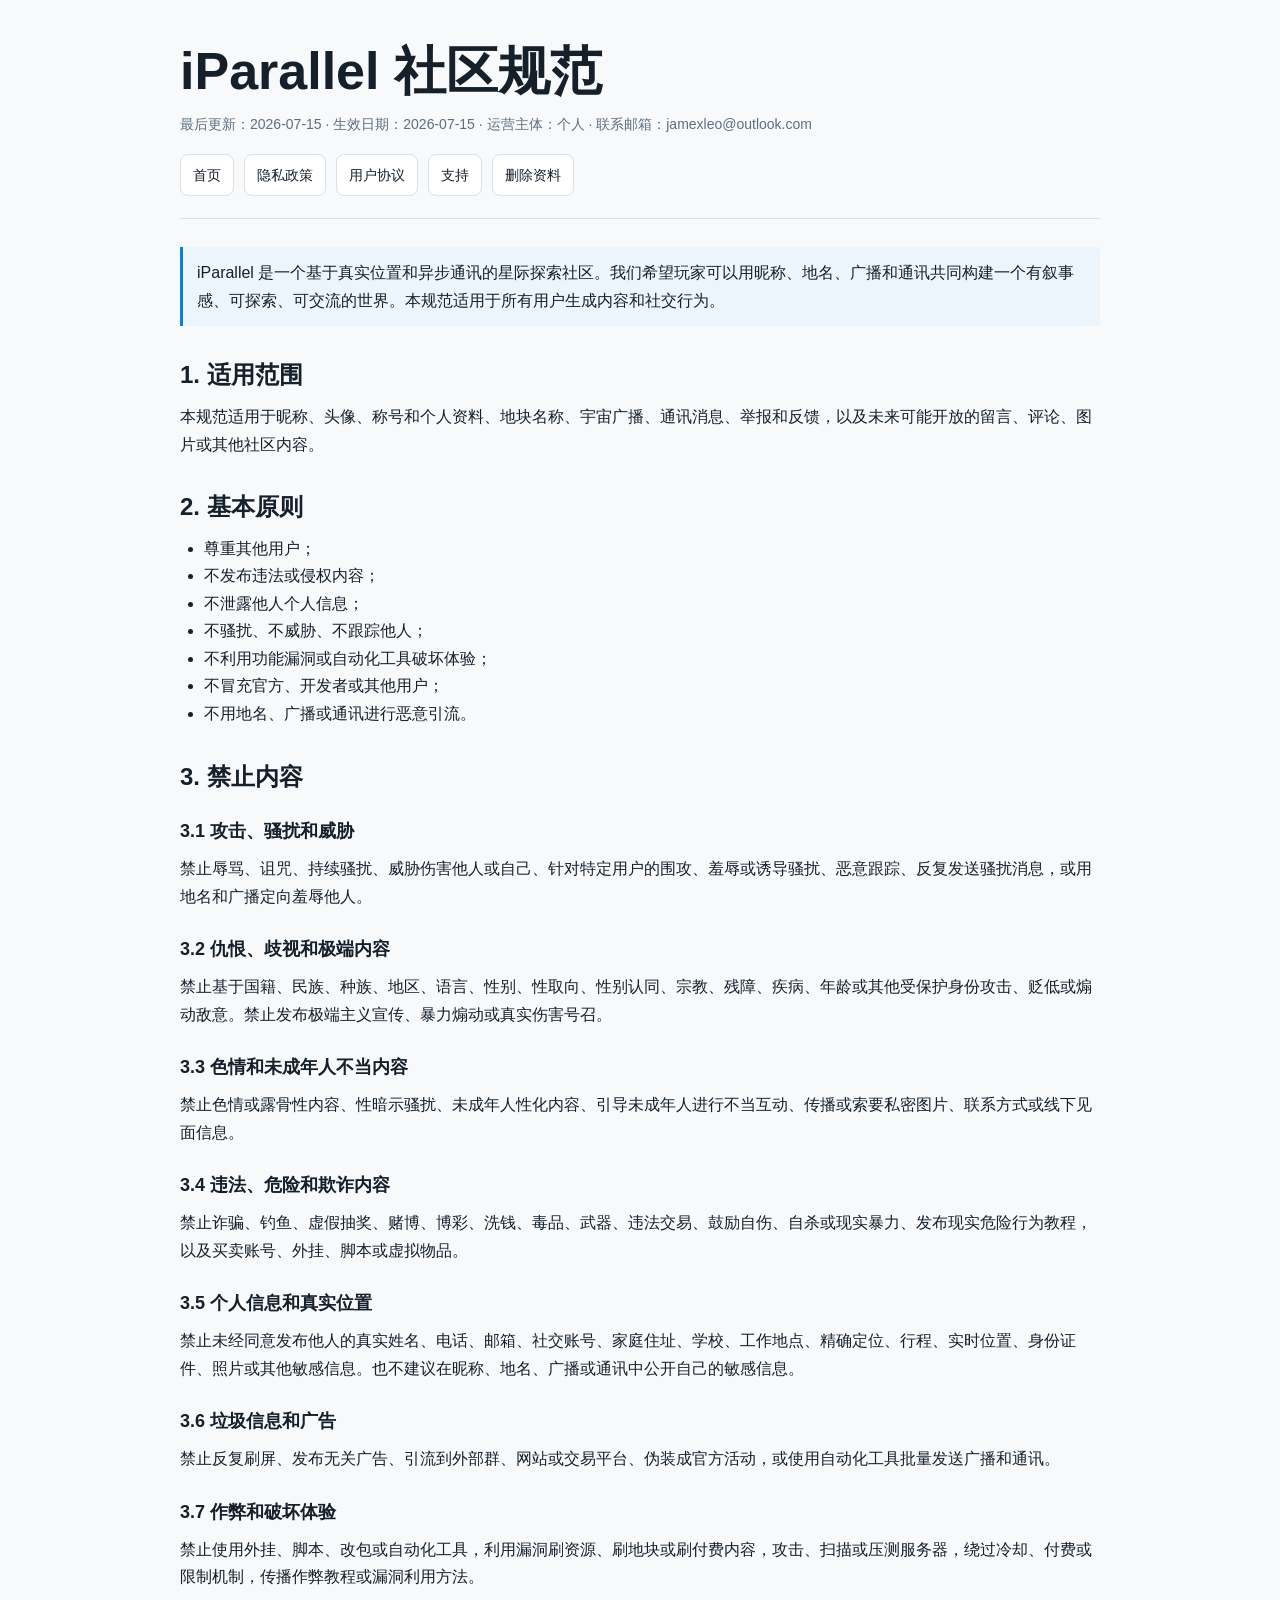
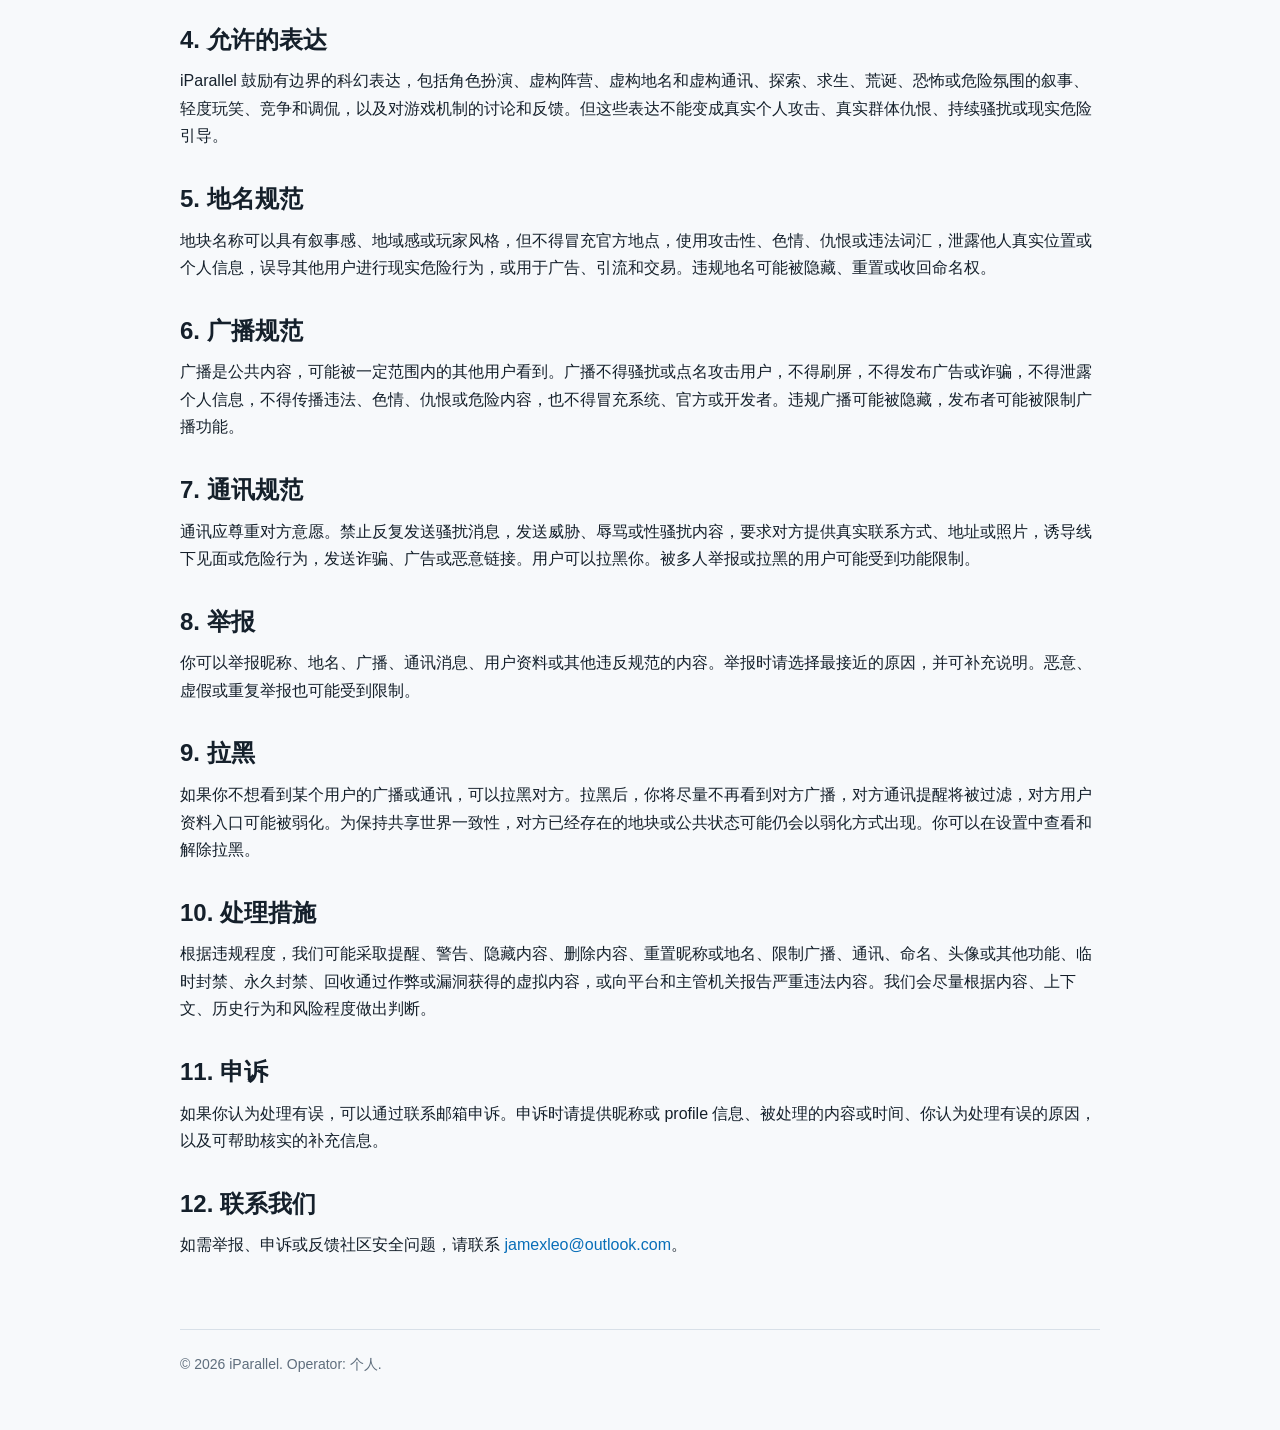
==== community.html @ 01e9bcb6 "Publish iParallel legal pages" ====
<!doctype html>
<html lang="zh-CN">
<head>
  <meta charset="utf-8">
  <meta name="viewport" content="width=device-width, initial-scale=1">
  <title>iParallel 社区规范</title>
  <link rel="stylesheet" href="styles.css">
</head>
<body>
  <header>
    <h1>iParallel 社区规范</h1>
    <p class="meta">最后更新：2026-07-15 · 生效日期：2026-07-15 · 运营主体：个人 · 联系邮箱：jamexleo@outlook.com</p>
    <nav class="nav">
      <a href="index.html">首页</a>
      <a href="privacy.html">隐私政策</a>
      <a href="terms.html">用户协议</a>
      <a href="support.html">支持</a>
      <a href="delete-account.html">删除资料</a>
    </nav>
  </header>
  <main>
    <p class="notice">iParallel 是一个基于真实位置和异步通讯的星际探索社区。我们希望玩家可以用昵称、地名、广播和通讯共同构建一个有叙事感、可探索、可交流的世界。本规范适用于所有用户生成内容和社交行为。</p>

    <h2>1. 适用范围</h2>
    <p>本规范适用于昵称、头像、称号和个人资料、地块名称、宇宙广播、通讯消息、举报和反馈，以及未来可能开放的留言、评论、图片或其他社区内容。</p>

    <h2>2. 基本原则</h2>
    <ul>
      <li>尊重其他用户；</li>
      <li>不发布违法或侵权内容；</li>
      <li>不泄露他人个人信息；</li>
      <li>不骚扰、不威胁、不跟踪他人；</li>
      <li>不利用功能漏洞或自动化工具破坏体验；</li>
      <li>不冒充官方、开发者或其他用户；</li>
      <li>不用地名、广播或通讯进行恶意引流。</li>
    </ul>

    <h2>3. 禁止内容</h2>
    <h3>3.1 攻击、骚扰和威胁</h3>
    <p>禁止辱骂、诅咒、持续骚扰、威胁伤害他人或自己、针对特定用户的围攻、羞辱或诱导骚扰、恶意跟踪、反复发送骚扰消息，或用地名和广播定向羞辱他人。</p>

    <h3>3.2 仇恨、歧视和极端内容</h3>
    <p>禁止基于国籍、民族、种族、地区、语言、性别、性取向、性别认同、宗教、残障、疾病、年龄或其他受保护身份攻击、贬低或煽动敌意。禁止发布极端主义宣传、暴力煽动或真实伤害号召。</p>

    <h3>3.3 色情和未成年人不当内容</h3>
    <p>禁止色情或露骨性内容、性暗示骚扰、未成年人性化内容、引导未成年人进行不当互动、传播或索要私密图片、联系方式或线下见面信息。</p>

    <h3>3.4 违法、危险和欺诈内容</h3>
    <p>禁止诈骗、钓鱼、虚假抽奖、赌博、博彩、洗钱、毒品、武器、违法交易、鼓励自伤、自杀或现实暴力、发布现实危险行为教程，以及买卖账号、外挂、脚本或虚拟物品。</p>

    <h3>3.5 个人信息和真实位置</h3>
    <p>禁止未经同意发布他人的真实姓名、电话、邮箱、社交账号、家庭住址、学校、工作地点、精确定位、行程、实时位置、身份证件、照片或其他敏感信息。也不建议在昵称、地名、广播或通讯中公开自己的敏感信息。</p>

    <h3>3.6 垃圾信息和广告</h3>
    <p>禁止反复刷屏、发布无关广告、引流到外部群、网站或交易平台、伪装成官方活动，或使用自动化工具批量发送广播和通讯。</p>

    <h3>3.7 作弊和破坏体验</h3>
    <p>禁止使用外挂、脚本、改包或自动化工具，利用漏洞刷资源、刷地块或刷付费内容，攻击、扫描或压测服务器，绕过冷却、付费或限制机制，传播作弊教程或漏洞利用方法。</p>

    <h2>4. 允许的表达</h2>
    <p>iParallel 鼓励有边界的科幻表达，包括角色扮演、虚构阵营、虚构地名和虚构通讯、探索、求生、荒诞、恐怖或危险氛围的叙事、轻度玩笑、竞争和调侃，以及对游戏机制的讨论和反馈。但这些表达不能变成真实个人攻击、真实群体仇恨、持续骚扰或现实危险引导。</p>

    <h2>5. 地名规范</h2>
    <p>地块名称可以具有叙事感、地域感或玩家风格，但不得冒充官方地点，使用攻击性、色情、仇恨或违法词汇，泄露他人真实位置或个人信息，误导其他用户进行现实危险行为，或用于广告、引流和交易。违规地名可能被隐藏、重置或收回命名权。</p>

    <h2>6. 广播规范</h2>
    <p>广播是公共内容，可能被一定范围内的其他用户看到。广播不得骚扰或点名攻击用户，不得刷屏，不得发布广告或诈骗，不得泄露个人信息，不得传播违法、色情、仇恨或危险内容，也不得冒充系统、官方或开发者。违规广播可能被隐藏，发布者可能被限制广播功能。</p>

    <h2>7. 通讯规范</h2>
    <p>通讯应尊重对方意愿。禁止反复发送骚扰消息，发送威胁、辱骂或性骚扰内容，要求对方提供真实联系方式、地址或照片，诱导线下见面或危险行为，发送诈骗、广告或恶意链接。用户可以拉黑你。被多人举报或拉黑的用户可能受到功能限制。</p>

    <h2>8. 举报</h2>
    <p>你可以举报昵称、地名、广播、通讯消息、用户资料或其他违反规范的内容。举报时请选择最接近的原因，并可补充说明。恶意、虚假或重复举报也可能受到限制。</p>

    <h2>9. 拉黑</h2>
    <p>如果你不想看到某个用户的广播或通讯，可以拉黑对方。拉黑后，你将尽量不再看到对方广播，对方通讯提醒将被过滤，对方用户资料入口可能被弱化。为保持共享世界一致性，对方已经存在的地块或公共状态可能仍会以弱化方式出现。你可以在设置中查看和解除拉黑。</p>

    <h2>10. 处理措施</h2>
    <p>根据违规程度，我们可能采取提醒、警告、隐藏内容、删除内容、重置昵称或地名、限制广播、通讯、命名、头像或其他功能、临时封禁、永久封禁、回收通过作弊或漏洞获得的虚拟内容，或向平台和主管机关报告严重违法内容。我们会尽量根据内容、上下文、历史行为和风险程度做出判断。</p>

    <h2>11. 申诉</h2>
    <p>如果你认为处理有误，可以通过联系邮箱申诉。申诉时请提供昵称或 profile 信息、被处理的内容或时间、你认为处理有误的原因，以及可帮助核实的补充信息。</p>

    <h2>12. 联系我们</h2>
    <p>如需举报、申诉或反馈社区安全问题，请联系 <a href="mailto:jamexleo@outlook.com">jamexleo@outlook.com</a>。</p>
  </main>
  <footer>
    <p>© 2026 iParallel. Operator: 个人.</p>
  </footer>
</body>
</html>
---- styles.css ----
:root {
  color-scheme: light dark;
  --bg: #0b1117;
  --panel: #111923;
  --text: #eaf1f8;
  --muted: #9dacbc;
  --line: #253242;
  --accent: #62b7ff;
  --link: #86caff;
}

* {
  box-sizing: border-box;
}

body {
  margin: 0;
  background: var(--bg);
  color: var(--text);
  font-family: -apple-system, BlinkMacSystemFont, "Segoe UI", "Noto Sans SC", "PingFang SC", sans-serif;
  line-height: 1.72;
}

header, main, footer {
  width: min(920px, calc(100% - 32px));
  margin: 0 auto;
}

header {
  padding: 42px 0 22px;
  border-bottom: 1px solid var(--line);
}

main {
  padding: 28px 0 56px;
}

footer {
  padding: 22px 0 40px;
  border-top: 1px solid var(--line);
  color: var(--muted);
  font-size: 14px;
}

h1 {
  margin: 0 0 12px;
  font-size: clamp(32px, 6vw, 52px);
  line-height: 1.12;
  letter-spacing: 0;
}

h2 {
  margin: 34px 0 12px;
  font-size: 24px;
  line-height: 1.28;
}

h3 {
  margin: 24px 0 8px;
  font-size: 18px;
}

p, ul, ol {
  margin: 0 0 14px;
}

ul, ol {
  padding-left: 24px;
}

a {
  color: var(--link);
  text-decoration: none;
}

a:hover {
  text-decoration: underline;
}

.meta {
  color: var(--muted);
  font-size: 14px;
}

.nav {
  display: flex;
  flex-wrap: wrap;
  gap: 10px;
  margin-top: 18px;
}

.nav a, .card {
  border: 1px solid var(--line);
  background: var(--panel);
  border-radius: 8px;
}

.nav a {
  padding: 8px 12px;
  color: var(--text);
  font-size: 14px;
}

.card {
  padding: 18px;
  margin: 16px 0;
}

.notice {
  border-left: 3px solid var(--accent);
  padding: 12px 14px;
  background: rgba(98, 183, 255, 0.08);
  color: var(--text);
}

code {
  font-family: ui-monospace, SFMono-Regular, Menlo, Consolas, monospace;
}

@media (prefers-color-scheme: light) {
  :root {
    --bg: #f7f9fb;
    --panel: #ffffff;
    --text: #15202b;
    --muted: #5f6e7d;
    --line: #d8e0e8;
    --accent: #0b7fd3;
    --link: #086eb8;
  }
}
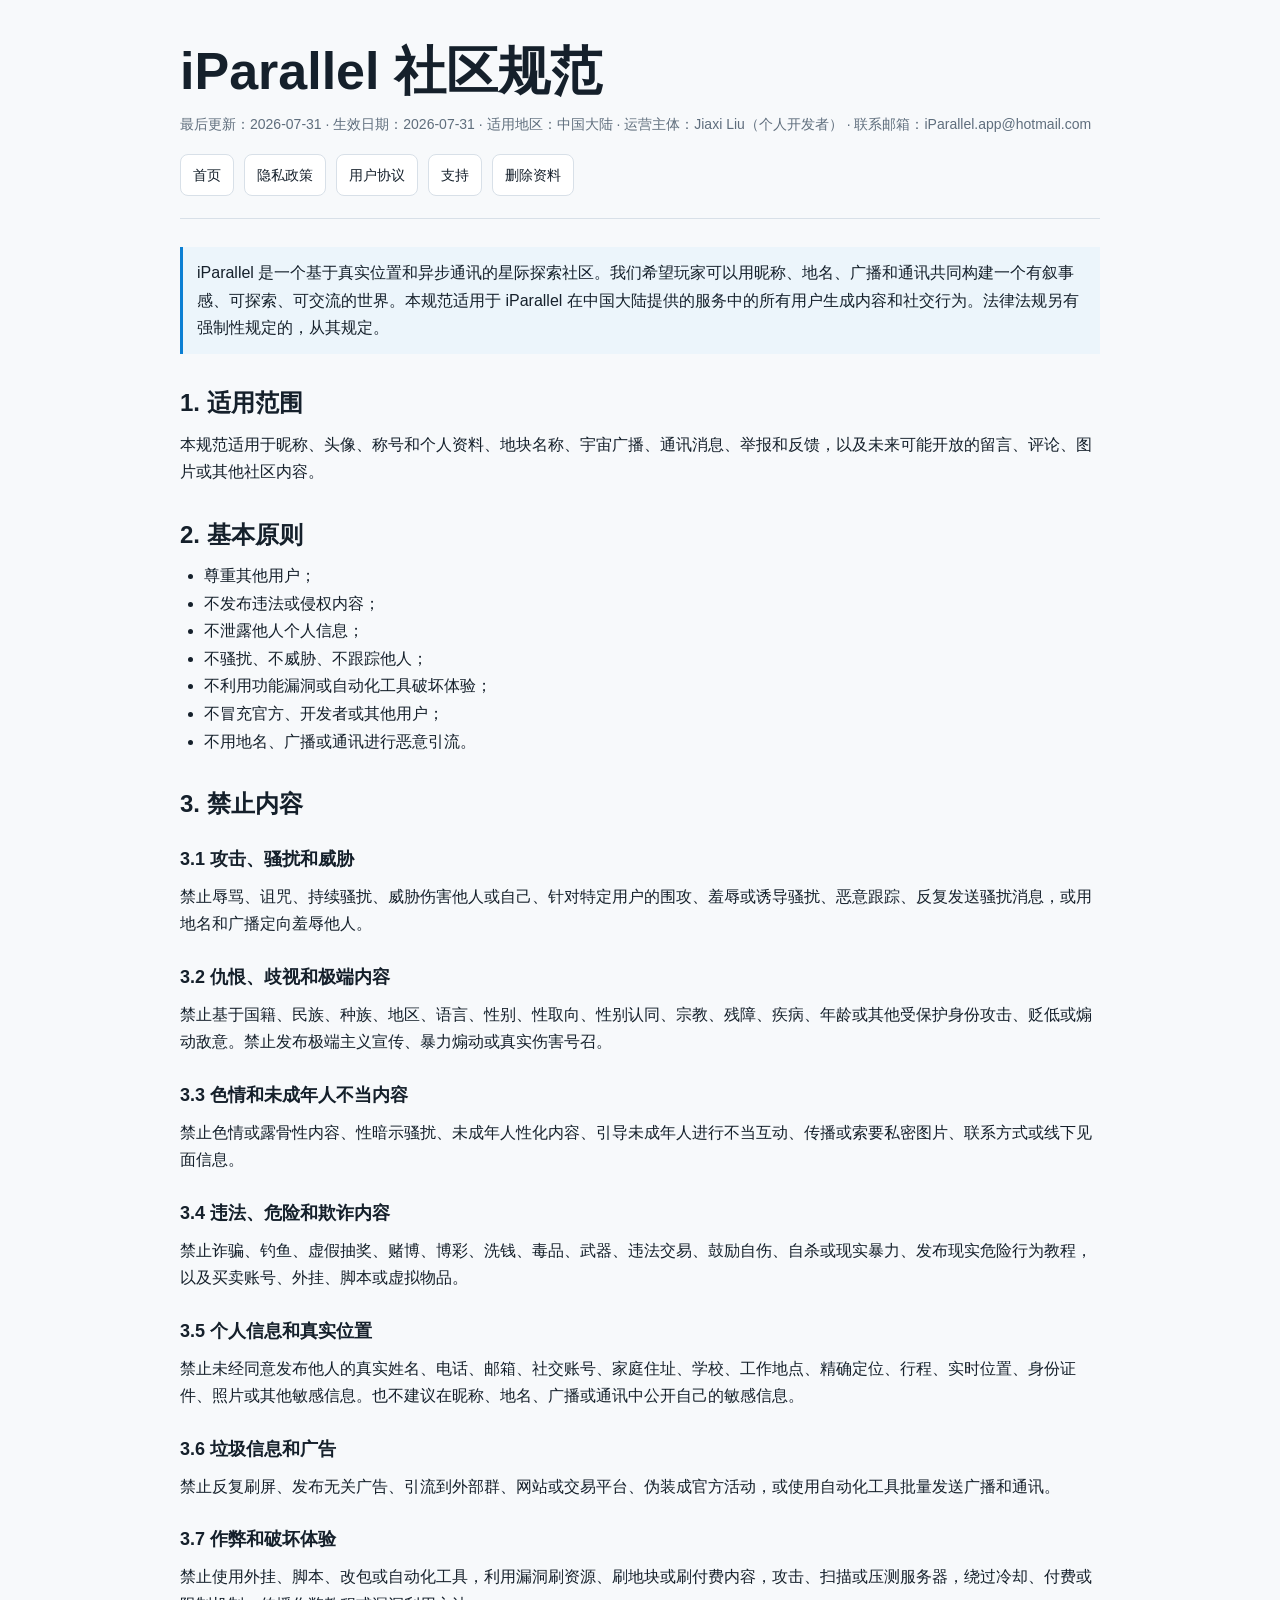
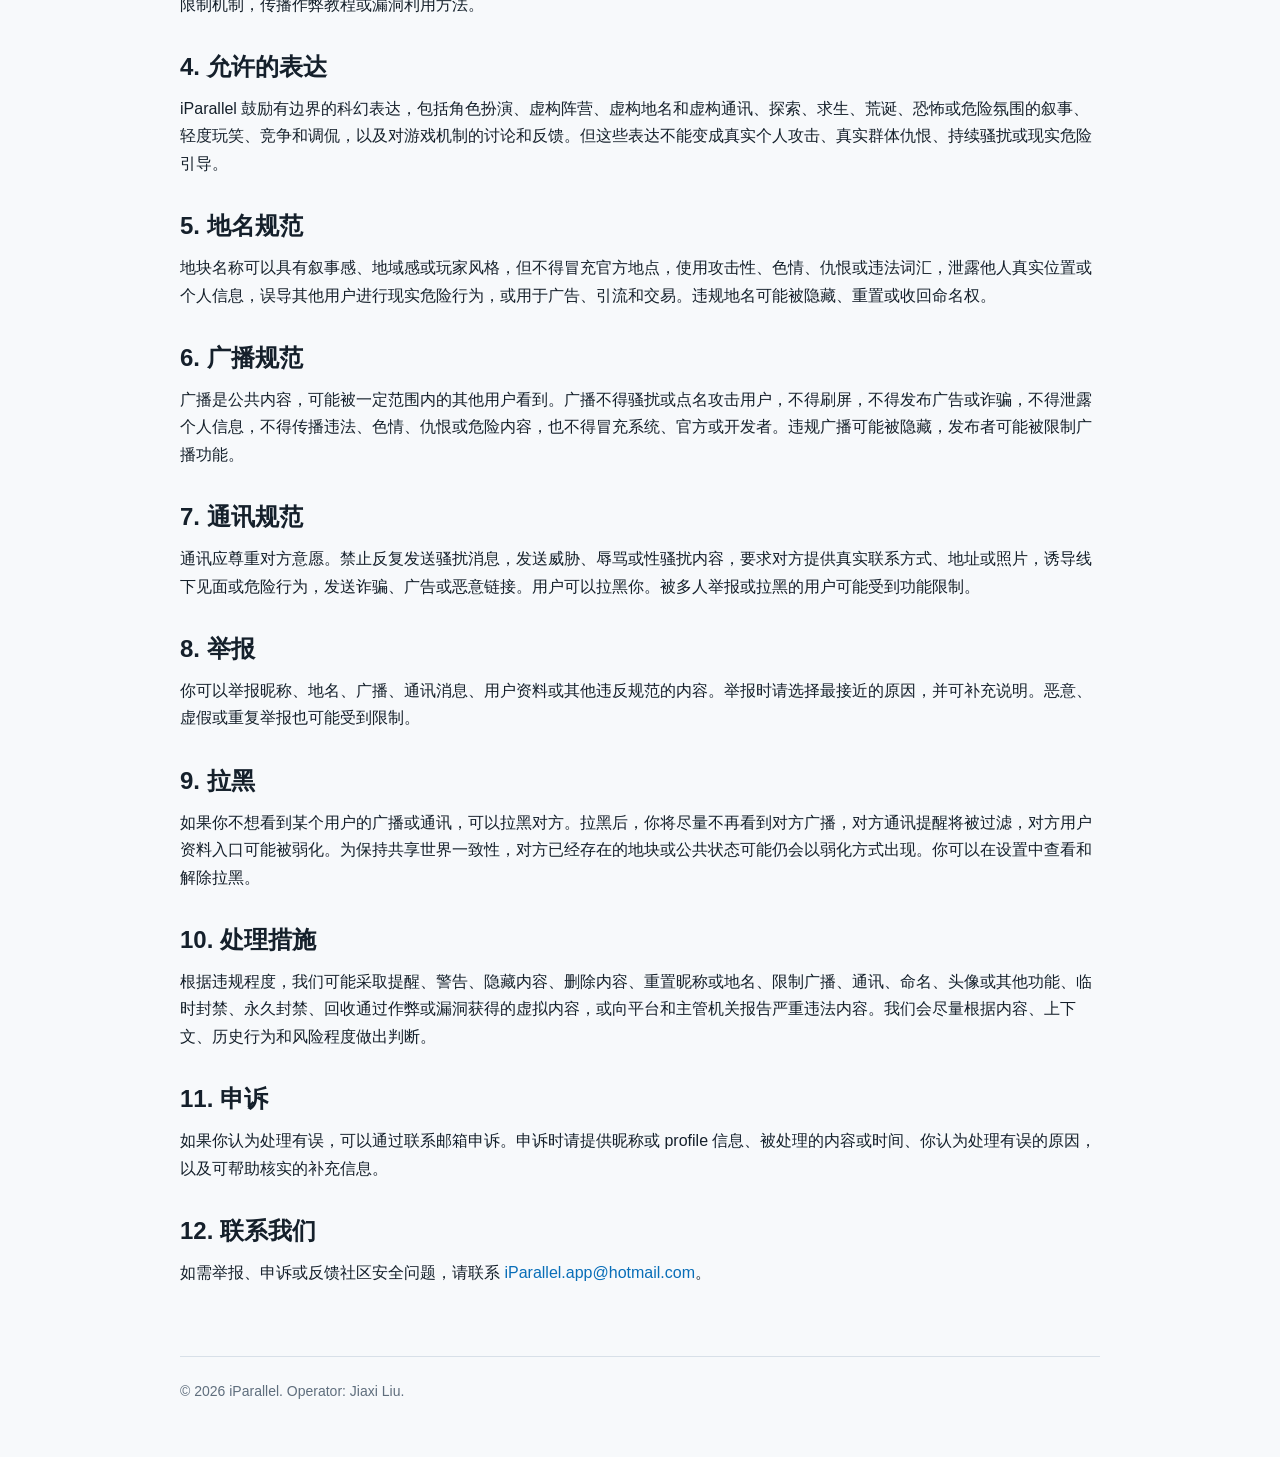
==== commit 99e37a69: "Update iParallel launch legal pages" ====
--- a/community.html
+++ b/community.html
@@ -9,7 +9,7 @@
 <body>
   <header>
     <h1>iParallel 社区规范</h1>
-    <p class="meta">最后更新：2026-07-15 · 生效日期：2026-07-15 · 运营主体：个人 · 联系邮箱：jamexleo@outlook.com</p>
+    <p class="meta">最后更新：2026-07-31 · 生效日期：2026-07-31 · 适用地区：中国大陆 · 运营主体：Jiaxi Liu（个人开发者） · 联系邮箱：iParallel.app@hotmail.com</p>
     <nav class="nav">
       <a href="index.html">首页</a>
       <a href="privacy.html">隐私政策</a>
@@ -19,7 +19,7 @@
     </nav>
   </header>
   <main>
-    <p class="notice">iParallel 是一个基于真实位置和异步通讯的星际探索社区。我们希望玩家可以用昵称、地名、广播和通讯共同构建一个有叙事感、可探索、可交流的世界。本规范适用于所有用户生成内容和社交行为。</p>
+    <p class="notice">iParallel 是一个基于真实位置和异步通讯的星际探索社区。我们希望玩家可以用昵称、地名、广播和通讯共同构建一个有叙事感、可探索、可交流的世界。本规范适用于 iParallel 在中国大陆提供的服务中的所有用户生成内容和社交行为。法律法规另有强制性规定的，从其规定。</p>
 
     <h2>1. 适用范围</h2>
     <p>本规范适用于昵称、头像、称号和个人资料、地块名称、宇宙广播、通讯消息、举报和反馈，以及未来可能开放的留言、评论、图片或其他社区内容。</p>
@@ -82,10 +82,10 @@
     <p>如果你认为处理有误，可以通过联系邮箱申诉。申诉时请提供昵称或 profile 信息、被处理的内容或时间、你认为处理有误的原因，以及可帮助核实的补充信息。</p>
 
     <h2>12. 联系我们</h2>
-    <p>如需举报、申诉或反馈社区安全问题，请联系 <a href="mailto:jamexleo@outlook.com">jamexleo@outlook.com</a>。</p>
+    <p>如需举报、申诉或反馈社区安全问题，请联系 <a href="mailto:iParallel.app@hotmail.com">iParallel.app@hotmail.com</a>。</p>
   </main>
   <footer>
-    <p>© 2026 iParallel. Operator: 个人.</p>
+    <p>© 2026 iParallel. Operator: Jiaxi Liu.</p>
   </footer>
 </body>
 </html>
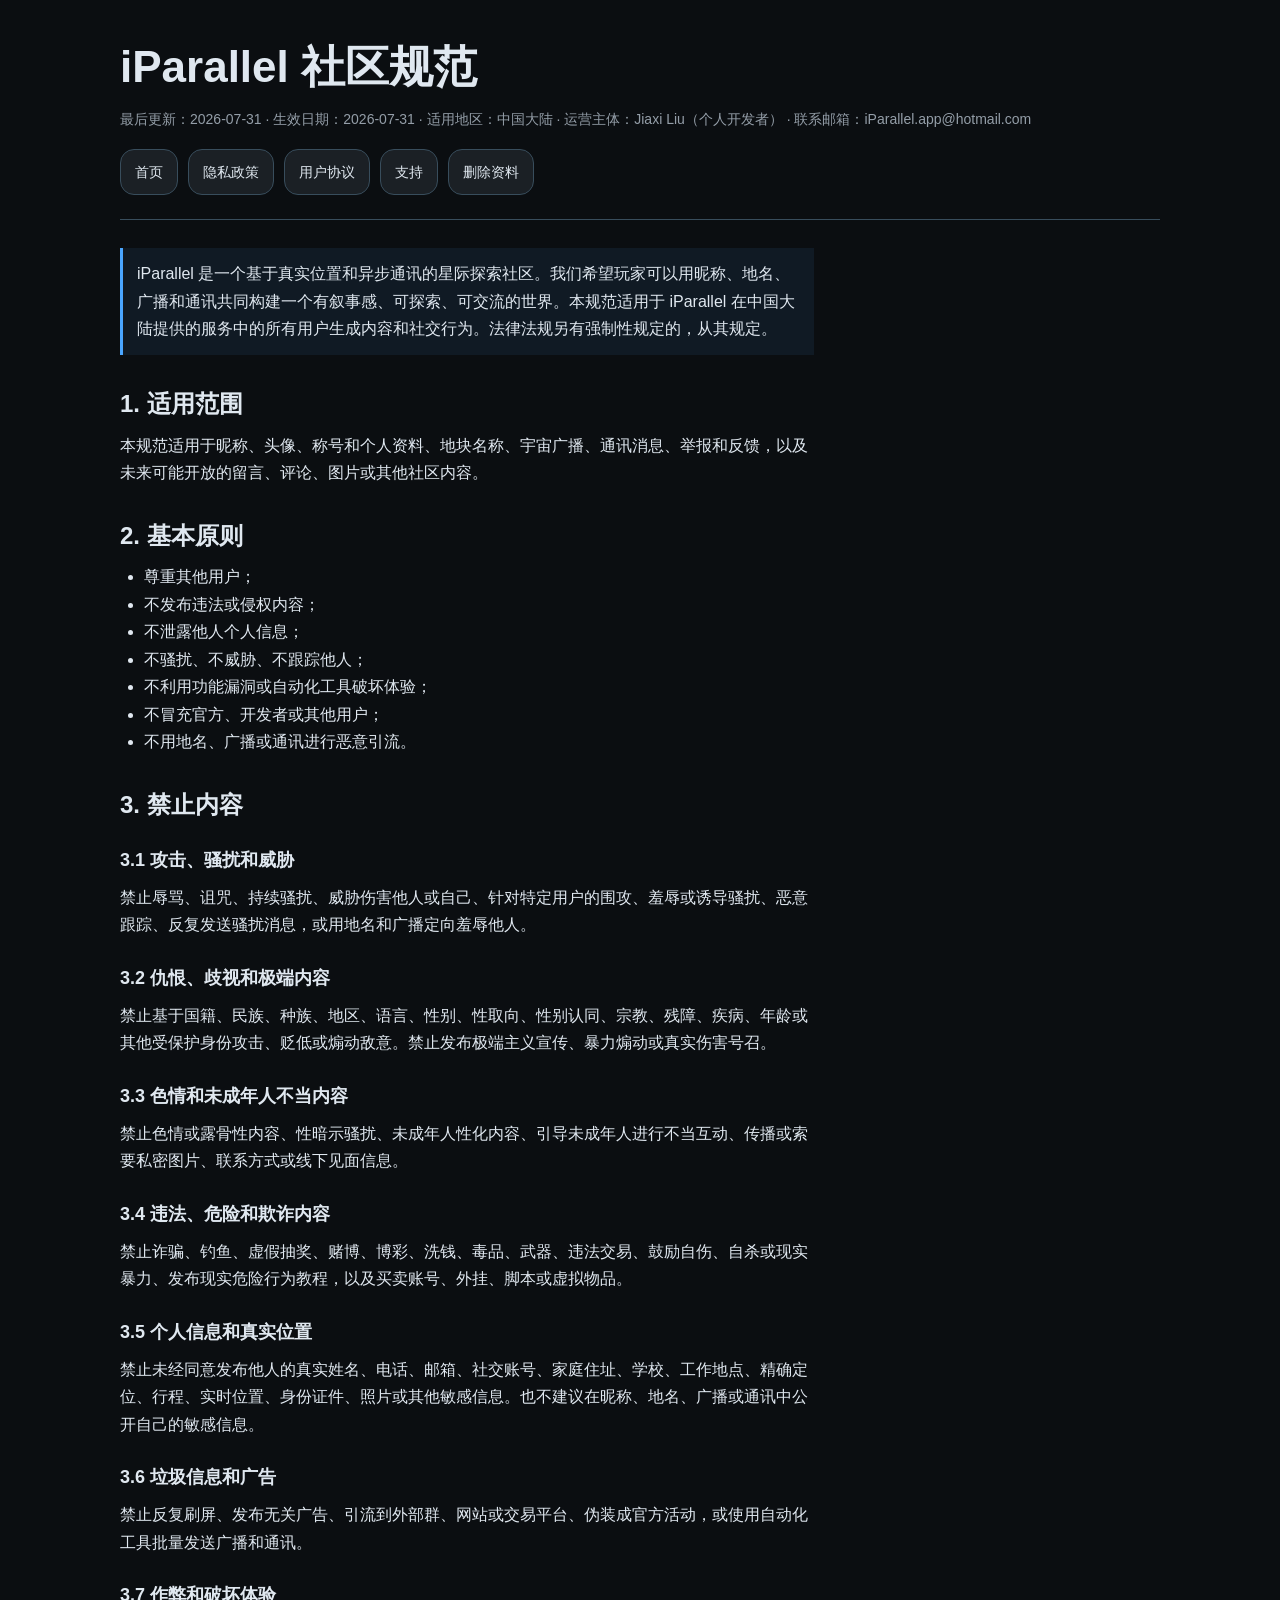
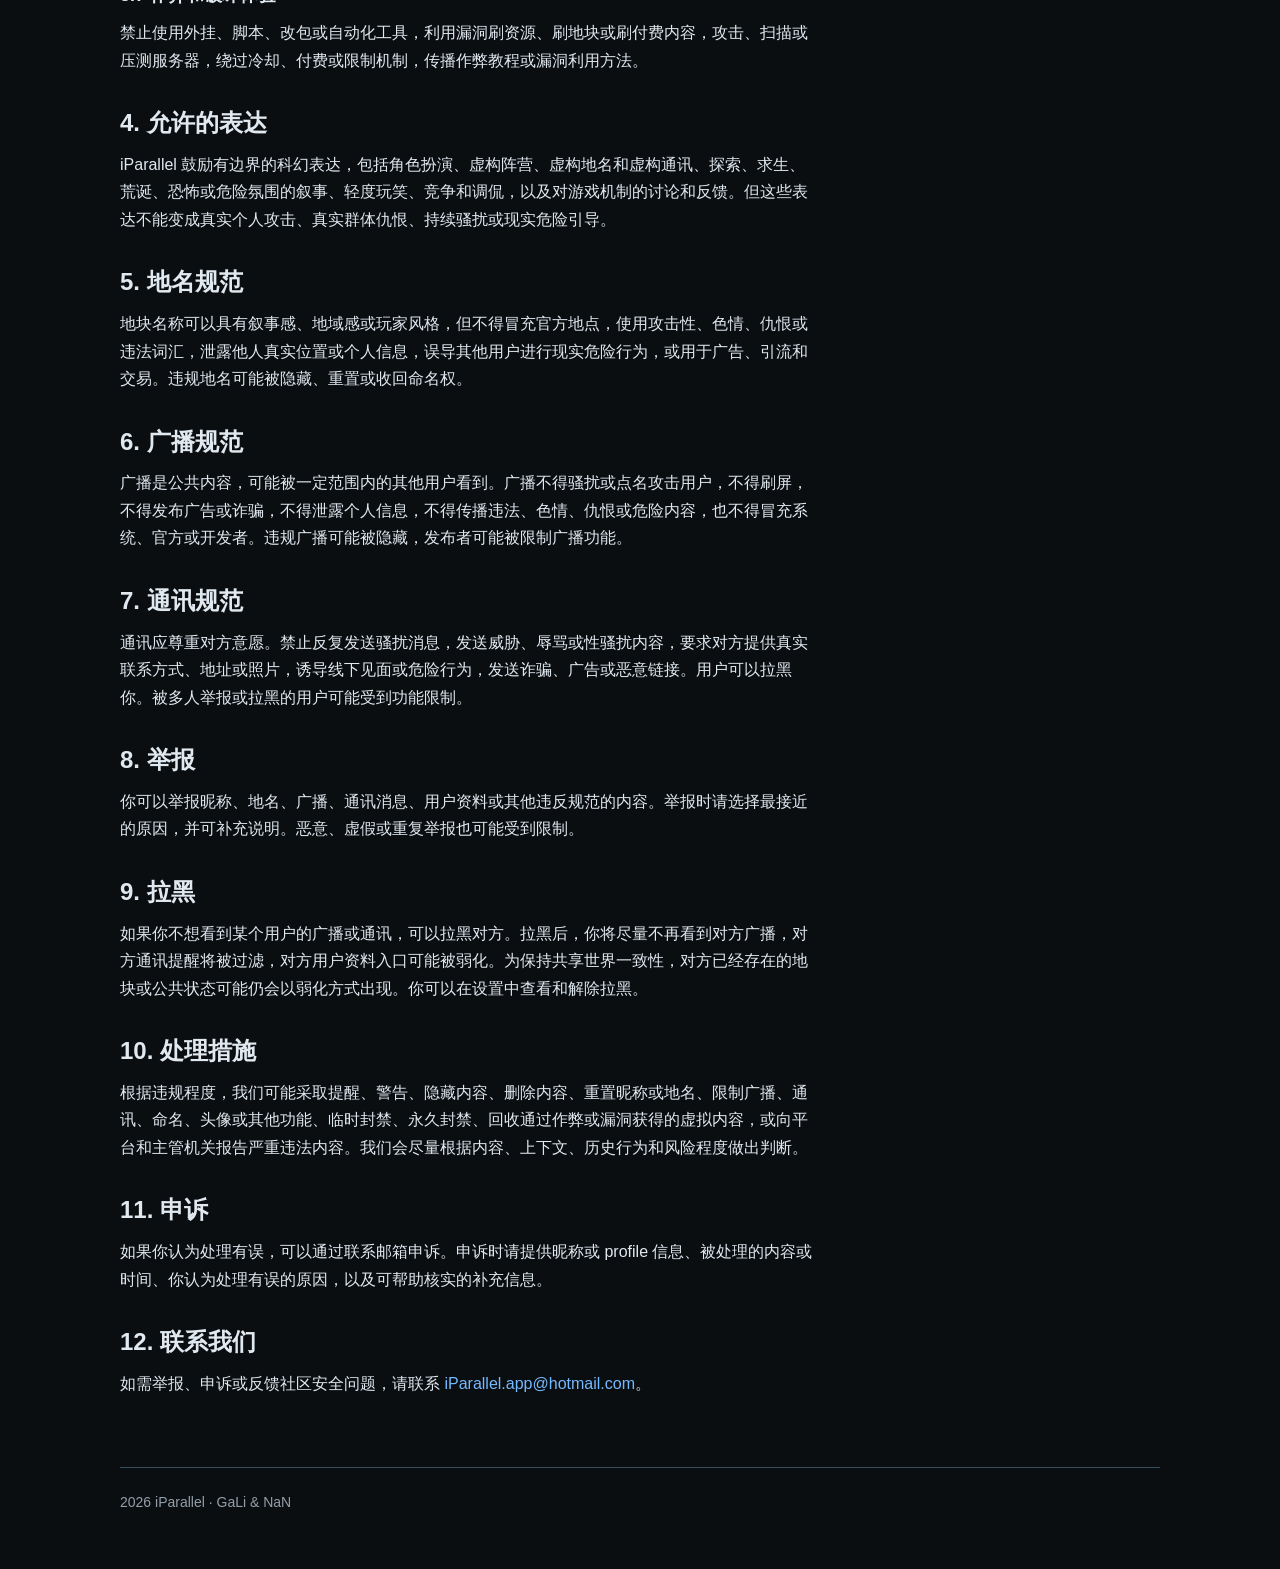
==== commit 2babd98f: "Use GaLi & NaN as public developer credit" ====
--- a/community.html
+++ b/community.html
@@ -85,7 +85,7 @@
     <p>如需举报、申诉或反馈社区安全问题，请联系 <a href="mailto:iParallel.app@hotmail.com">iParallel.app@hotmail.com</a>。</p>
   </main>
   <footer>
-    <p>© 2026 iParallel. Operator: Jiaxi Liu.</p>
+    <p>2026 iParallel · GaLi &amp; NaN</p>
   </footer>
 </body>
 </html>
--- a/styles.css
+++ b/styles.css
@@ -1,12 +1,12 @@
 :root {
-  color-scheme: light dark;
-  --bg: #0b1117;
-  --panel: #111923;
-  --text: #eaf1f8;
-  --muted: #9dacbc;
-  --line: #253242;
-  --accent: #62b7ff;
-  --link: #86caff;
+  color-scheme: dark;
+  --bg: #0b0e11;
+  --panel: #1b2025;
+  --text: #e0e8f0;
+  --muted: #949ea8;
+  --line: #384d5c;
+  --accent: #4aa6ff;
+  --link: #74baff;
 }
 
 * {
@@ -19,15 +19,17 @@
   color: var(--text);
   font-family: -apple-system, BlinkMacSystemFont, "Segoe UI", "Noto Sans SC", "PingFang SC", sans-serif;
   line-height: 1.72;
+  overflow-wrap: anywhere;
+  -webkit-text-size-adjust: 100%;
 }
 
 header, main, footer {
-  width: min(920px, calc(100% - 32px));
+  width: min(1040px, calc(100% - 40px));
   margin: 0 auto;
 }
 
 header {
-  padding: 42px 0 22px;
+  padding: 38px 0 24px;
   border-bottom: 1px solid var(--line);
 }
 
@@ -44,8 +46,8 @@
 
 h1 {
   margin: 0 0 12px;
-  font-size: clamp(32px, 6vw, 52px);
-  line-height: 1.12;
+  font-size: clamp(30px, 5vw, 44px);
+  line-height: 1.3;
   letter-spacing: 0;
 }
 
@@ -92,24 +94,26 @@
 .nav a, .card {
   border: 1px solid var(--line);
   background: var(--panel);
-  border-radius: 8px;
+  border-radius: 14px;
 }
 
 .nav a {
-  padding: 8px 12px;
+  padding: 10px 14px;
   color: var(--text);
   font-size: 14px;
 }
 
 .card {
-  padding: 18px;
-  margin: 16px 0;
+  padding: 24px;
+  margin: 20px 0;
 }
+
+.card > h2:first-child { margin-top: 0; }
 
 .notice {
   border-left: 3px solid var(--accent);
   padding: 12px 14px;
-  background: rgba(98, 183, 255, 0.08);
+  background: rgba(74, 166, 255, 0.08);
   color: var(--text);
 }
 
@@ -117,14 +121,54 @@
   font-family: ui-monospace, SFMono-Regular, Menlo, Consolas, monospace;
 }
 
-@media (prefers-color-scheme: light) {
-  :root {
-    --bg: #f7f9fb;
-    --panel: #ffffff;
-    --text: #15202b;
-    --muted: #5f6e7d;
-    --line: #d8e0e8;
-    --accent: #0b7fd3;
-    --link: #086eb8;
-  }
+a:focus-visible, summary:focus-visible { outline: 2px solid var(--accent); outline-offset: 5px; }
+::selection { background: #224d73; color: #fff; }
+.skip-link { position: absolute; left: 20px; top: -100px; padding: 12px; background: var(--panel); z-index: 1; }
+.skip-link:focus { top: 12px; }
+.brand-row, .footer-row { display: flex; align-items: center; justify-content: space-between; gap: 20px; flex-wrap: wrap; }
+.brand { color: var(--text); font-size: 25px; font-weight: 750; letter-spacing: -.04em; }
+.brand span { color: var(--accent); }
+.eyebrow { color: var(--accent); font-size: 12px; font-weight: 650; letter-spacing: .16em; }
+.brand-row .eyebrow { color: var(--muted); letter-spacing: .08em; }
+.hero { padding: 60px 0 36px; display: grid; grid-template-columns: 1.45fr 1fr; gap: 48px; align-items: center; }
+.hero h1 { font-size: clamp(34px, 4.7vw, 56px); letter-spacing: -.035em; margin: 16px 0 24px; }
+.hero h1 em { color: var(--accent); font-style: normal; }
+.hero .lead { max-width: 34em; font-size: 17px; color: var(--muted); }
+.actions { display: flex; gap: 12px; flex-wrap: wrap; margin-top: 28px; }
+.button { display: inline-flex; align-items: center; justify-content: center; min-height: 48px; padding: 10px 20px; border: 1px solid var(--line); border-radius: 14px; color: var(--accent); background: var(--panel); font-weight: 650; }
+.button.primary { background: #142a3e; border-color: #326088; }
+.button:hover { text-decoration: none; border-color: var(--accent); }
+.channel-note { border: 1px solid var(--line); border-radius: 22px; padding: 28px; background: var(--panel); }
+.channel-note p { margin-top: 22px; font-size: 21px; line-height: 1.8; }
+.channel-note small { color: var(--muted); }
+.signal-line { display: block; height: 2px; width: 48px; background: var(--accent); margin: 24px 0; }
+.section-title { font-size: 28px; margin-top: 28px; }
+.feature-list { border-top: 1px solid var(--line); margin: 24px 0 44px; }
+.feature { display: grid; grid-template-columns: 64px 220px 1fr; gap: 20px; align-items: baseline; padding: 26px 0; border-bottom: 1px solid var(--line); }
+.feature .number { color: var(--accent); font-family: ui-monospace, monospace; }
+.feature h3 { margin: 0; font-size: 20px; }
+.feature p { color: var(--muted); margin: 0; }
+.resource-grid { display: grid; grid-template-columns: repeat(2, minmax(0, 1fr)); gap: 12px; margin: 20px 0 36px; }
+.resource { display: block; padding: 18px 22px; border: 1px solid var(--line); border-radius: 14px; background: var(--panel); }
+.resource strong { display: block; color: var(--text); font-size: 17px; }
+.resource small { display: block; color: var(--muted); margin-top: 4px; }
+.resource:hover { text-decoration: none; border-color: var(--accent); }
+.contact-address { font-size: clamp(18px, 4vw, 24px); }
+.support-intro { max-width: 44em; color: var(--muted); }
+.support-grid { display: grid; grid-template-columns: 1fr 1fr; gap: 20px; }
+.support-grid .card { margin: 0; }
+main > p, main > ul, main > ol { max-width: 78ch; }
+@media (max-width: 700px) {
+  header, main, footer { width: calc(100% - 36px); }
+  header { padding-top: 26px; }
+  .hero { grid-template-columns: 1fr; padding-top: 36px; gap: 24px; }
+  .hero h1 { font-size: clamp(32px, 8vw, 46px); }
+  .channel-note { padding: 22px; }
+  .channel-note p { font-size: 18px; }
+  .feature { grid-template-columns: 36px 1fr; gap: 12px; padding: 24px 0; }
+  .feature p { grid-column: 2; }
+  .resource-grid, .support-grid { grid-template-columns: 1fr; }
+  .card { padding: 20px; }
+  .nav { gap: 8px; }
+  .nav a { padding: 10px 12px; }
 }
